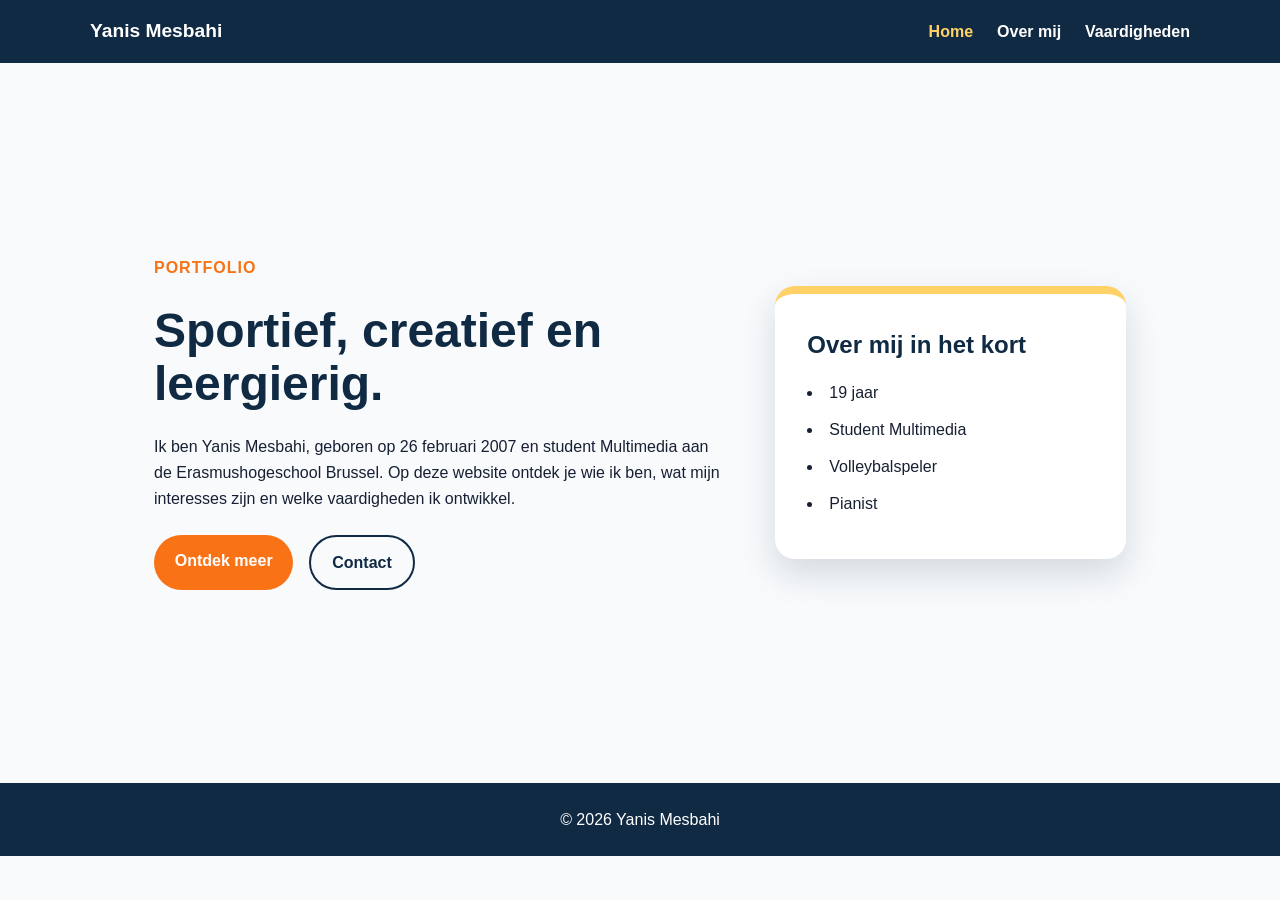
==== index.html @ ca1b5014 "Homepagina basis HTML en CSS" ====
<!doctype html>
<html lang="nl">
	<head>
		<meta charset="UTF-8" />
		<meta name="viewport" content="width=device-width, initial-scale=1.0" />
		<title>Yanis Mesbahi - Portfolio</title>
		<meta
			name="description"
			content="Portfolio van Yanis Mesbahi, student Multimedia aan EhB met een sportieve en creatieve achtergrond."
		/>
		<link rel="stylesheet" href="./style.css" />
	</head>
	<body>
		<header class="site-header">
			<nav class="navbar">
				<a href="index.html" class="logo">Yanis Mesbahi</a>

				<ul class="nav-links">
					<li><a href="index.html" class="active">Home</a></li>
					<li><a href="#">Over mij</a></li>
					<li><a href="#">Vaardigheden</a></li>
				</ul>
			</nav>
		</header>

		<main>
			<section class="hero">
				<div class="hero-content">
					<p class="label">Portfolio</p>
					<h1>Sportief, creatief en leergierig.</h1>
					<p>
						Ik ben Yanis Mesbahi, geboren op 26 februari 2007 en student
						Multimedia aan de Erasmushogeschool Brussel. Op deze website ontdek
						je wie ik ben, wat mijn interesses zijn en welke vaardigheden ik
						ontwikkel.
					</p>

					<div class="hero-buttons">
						<a href="#" class="button primary-button">Ontdek meer</a>
						<a
							href="mailto:yanis.mesbahi@student.ehb.be"
							class="button secondary-button"
							>Contact</a
						>
					</div>
				</div>

				<div class="hero-card">
					<h2>Over mij in het kort</h2>
					<ul>
						<li>19 jaar</li>
						<li>Student Multimedia</li>
						<li>Volleybalspeler</li>
						<li>Pianist</li>
					</ul>
				</div>
			</section>
		</main>

		<footer>
			<p>&copy; 2026 Yanis Mesbahi</p>
		</footer>
	</body>
</html>
---- style.css ----
* {
	margin: 0;
	padding: 0;
	box-sizing: border-box;
}

body {
	font-family: Arial, Helvetica, sans-serif;
	background-color: #f8fafc;
	color: #172033;
	line-height: 1.6;
}

.site-header {
	background-color: #102a43;
	padding: 1rem 5%;
}

.navbar {
	max-width: 1100px;
	margin: 0 auto;
	display: flex;
	justify-content: space-between;
	align-items: center;
}

.logo {
	color: #ffffff;
	text-decoration: none;
	font-weight: 700;
	font-size: 1.2rem;
}

.nav-links {
	display: flex;
	gap: 1.5rem;
	list-style: none;
}

.nav-links a {
	color: #ffffff;
	text-decoration: none;
	font-weight: 600;
}

.nav-links a:hover,
.nav-links .active {
	color: #ffd166;
}

.hero {
	max-width: 1100px;
	margin: 0 auto;
	min-height: 80vh;
	padding: 4rem 5%;
	display: flex;
	align-items: center;
	gap: 3rem;
}

.hero-content {
	flex: 2;
}

.label {
	color: #f97316;
	font-weight: 700;
	text-transform: uppercase;
	letter-spacing: 1px;
	margin-bottom: 1rem;
}

h1 {
	font-size: 3rem;
	line-height: 1.1;
	margin-bottom: 1.5rem;
	color: #102a43;
}

.hero-content p {
	max-width: 600px;
	margin-bottom: 1.5rem;
}

.hero-buttons {
	display: flex;
	gap: 1rem;
	flex-wrap: wrap;
}

.button {
	display: inline-block;
	padding: 0.8rem 1.3rem;
	border-radius: 999px;
	text-decoration: none;
	font-weight: 700;
}

.primary-button {
	background-color: #f97316;
	color: #ffffff;
}

.secondary-button {
	border: 2px solid #102a43;
	color: #102a43;
}

.hero-card {
	flex: 1;
	background-color: #ffffff;
	border-radius: 20px;
	padding: 2rem;
	box-shadow: 0 15px 35px rgba(16, 42, 67, 0.15);
	border-top: 8px solid #ffd166;
}

.hero-card h2 {
	margin-bottom: 1rem;
	color: #102a43;
}

.hero-card ul {
	list-style-position: inside;
}

.hero-card li {
	margin-bottom: 0.7rem;
}

footer {
	text-align: center;
	padding: 1.5rem;
	background-color: #102a43;
	color: #ffffff;
}
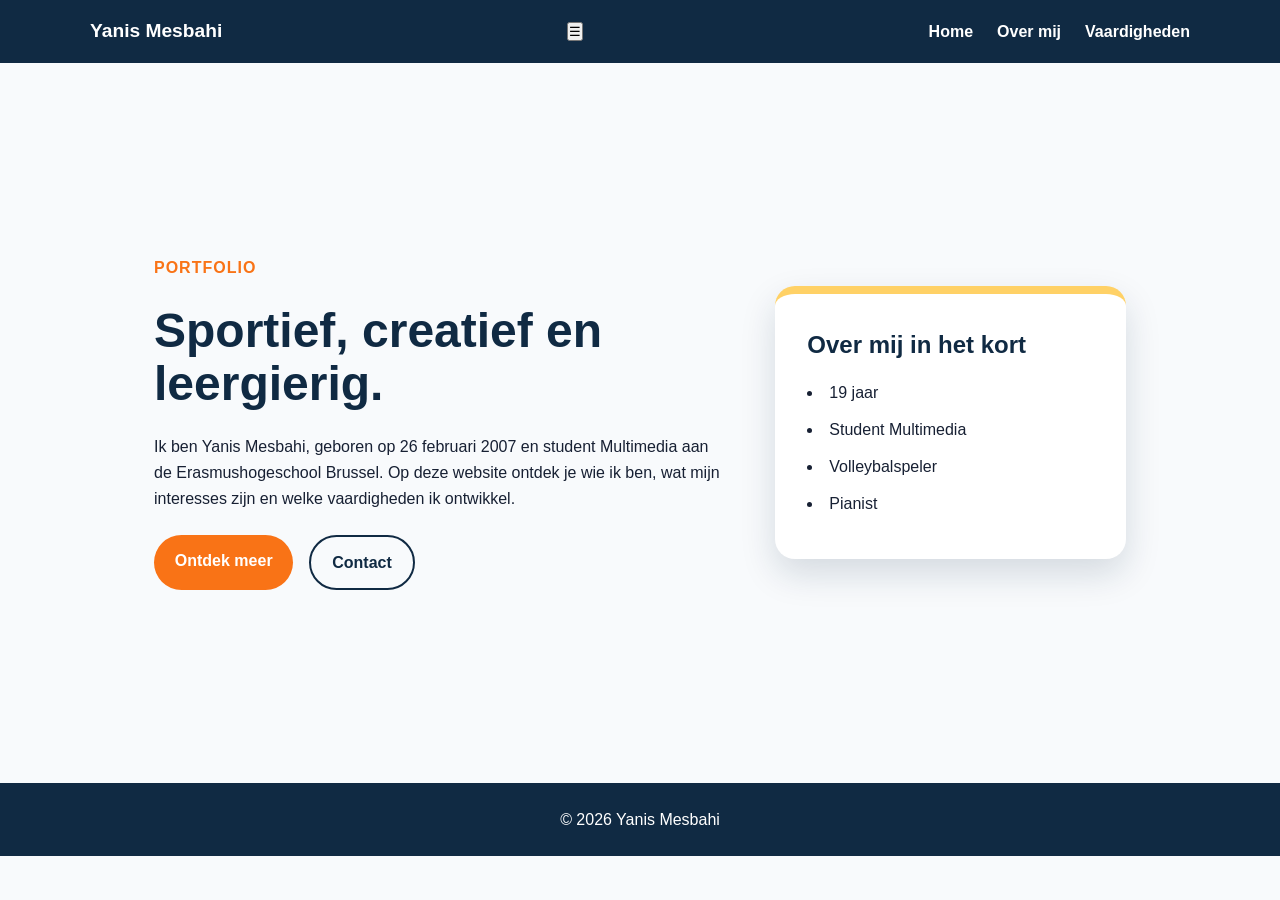
==== commit 7d319770: "update nav" ====
--- a/index.html
+++ b/index.html
@@ -15,10 +15,12 @@
 			<nav class="navbar">
 				<a href="index.html" class="logo">Yanis Mesbahi</a>
 
+				<button class="menu-toggle" aria-label="Menu openen">☰</button>
+
 				<ul class="nav-links">
-					<li><a href="index.html" class="active">Home</a></li>
-					<li><a href="#">Over mij</a></li>
-					<li><a href="#">Vaardigheden</a></li>
+					<li><a href="index.html">Home</a></li>
+					<li><a href="over-mij.html">Over mij</a></li>
+					<li><a href="vaardigheden.html">Vaardigheden</a></li>
 				</ul>
 			</nav>
 		</header>
--- a/style.css
+++ b/style.css
@@ -134,3 +134,81 @@
 	background-color: #102a43;
 	color: #ffffff;
 }
+
+/* OVER MIJ LAYOUT */
+.about {
+	display: flex;
+	align-items: center;
+	gap: 3rem;
+	margin-bottom: 4rem;
+}
+
+.about-text {
+	flex: 2;
+}
+
+.about-image {
+	flex: 1;
+}
+
+.about-image img {
+	width: 100%;
+	border-radius: 20px;
+	object-fit: cover;
+}
+
+/* TIMELINE */
+.timeline h2 {
+	margin-bottom: 2rem;
+}
+
+.timeline-items {
+	display: flex;
+	gap: 1.5rem;
+	flex-wrap: wrap;
+}
+
+.timeline-card {
+	flex: 1;
+	min-width: 200px;
+	background-color: white;
+	padding: 1.5rem;
+	border-radius: 15px;
+	box-shadow: 0 10px 25px rgba(0, 0, 0, 0.1);
+	border-left: 5px solid #f97316;
+	transition: transform 0.3s ease;
+}
+
+.timeline-card:hover {
+	transform: translateY(-5px);
+}
+
+/* SKILLS */
+.skills {
+	margin-bottom: 3rem;
+}
+
+.skills h2 {
+	margin-bottom: 1.5rem;
+}
+
+/* GRID */
+.skills-grid {
+	display: grid;
+	grid-template-columns: repeat(auto-fit, minmax(220px, 1fr));
+	gap: 1.5rem;
+}
+
+/* CARD DESIGN */
+.skill-card {
+	background-color: white;
+	padding: 1.5rem;
+	border-radius: 15px;
+	box-shadow: 0 10px 25px rgba(0, 0, 0, 0.1);
+	border-top: 5px solid #f97316;
+	transition: transform 0.3s ease;
+}
+
+.skill-card:hover {
+	transform: translateY(-5px);
+}
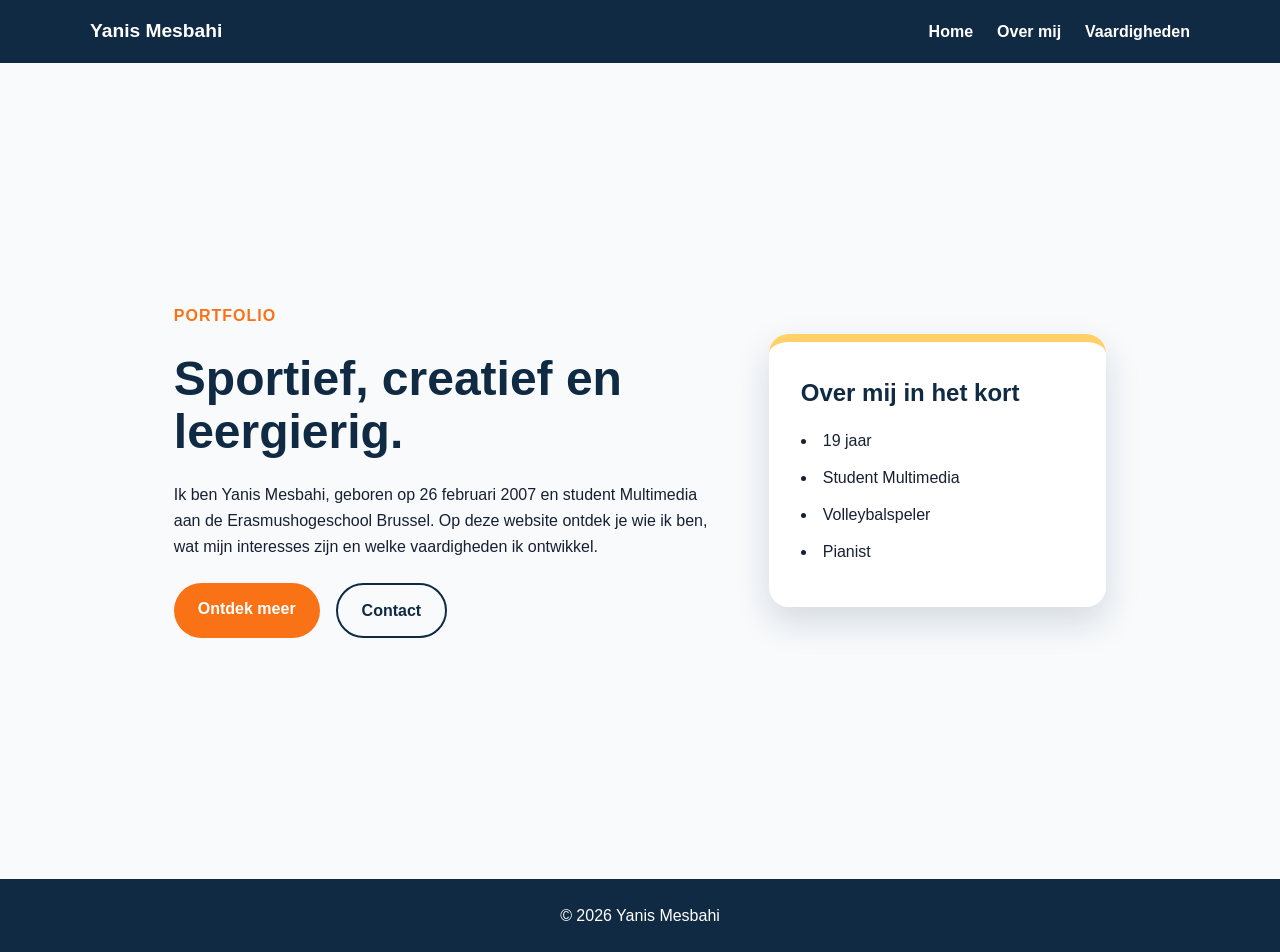
==== commit a00824dd: "mooi gecentreerde tekst en fotos" ====
--- a/index.html
+++ b/index.html
@@ -10,6 +10,7 @@
 		/>
 		<link rel="stylesheet" href="./style.css" />
 	</head>
+	<script src="script.js"></script>
 	<body>
 		<header class="site-header">
 			<nav class="navbar">
@@ -25,9 +26,9 @@
 			</nav>
 		</header>
 
-		<main>
+		<main class="container">
 			<section class="hero">
-				<div class="hero-content">
+				<div class="hero-content fade-in">
 					<p class="label">Portfolio</p>
 					<h1>Sportief, creatief en leergierig.</h1>
 					<p>
--- a/style.css
+++ b/style.css
@@ -212,3 +212,163 @@
 .skill-card:hover {
 	transform: translateY(-5px);
 }
+
+/* HAMBURGER MENU */
+.menu-toggle {
+	display: none;
+	background: none;
+	border: none;
+	color: white;
+	font-size: 2rem;
+	cursor: pointer;
+}
+
+/* RESPONSIVE DESIGN */
+@media (max-width: 768px) {
+	.navbar {
+		position: relative;
+	}
+
+	.menu-toggle {
+		display: block;
+	}
+
+	.nav-links {
+		display: none;
+		position: absolute;
+		top: 100%;
+		right: 0;
+		width: 100%;
+		flex-direction: column;
+		gap: 0;
+		background-color: #102a43;
+		padding: 1rem 0;
+		border-radius: 0 0 15px 15px;
+	}
+
+	.nav-links li {
+		text-align: center;
+	}
+
+	.nav-links a {
+		display: block;
+		padding: 1rem;
+	}
+
+	.nav-links.show-menu {
+		display: flex;
+		animation: slideDown 0.3s ease;
+	}
+
+	.hero,
+	.about {
+		flex-direction: column;
+		text-align: center;
+	}
+
+	h1 {
+		font-size: 2.2rem;
+	}
+}
+
+@keyframes slideDown {
+	from {
+		opacity: 0;
+		transform: translateY(-10px);
+	}
+
+	to {
+		opacity: 1;
+		transform: translateY(0);
+	}
+}
+
+.button {
+	display: inline-block;
+	padding: 0.8rem 1.5rem;
+	border-radius: 999px;
+	text-decoration: none;
+	font-weight: 700;
+	transition: all 0.3s ease;
+}
+
+.primary-button:hover {
+	background-color: #ea580c;
+	transform: scale(1.05);
+}
+
+.secondary-button:hover {
+	background-color: #102a43;
+	color: white;
+}
+
+.fade-in {
+	opacity: 0;
+	transform: translateY(20px);
+	animation: fadeIn 1s ease forwards;
+}
+
+@keyframes fadeIn {
+	to {
+		opacity: 1;
+		transform: translateY(0);
+	}
+}
+
+.nav-links a {
+	position: relative;
+}
+
+.nav-links a::after {
+	content: "";
+	position: absolute;
+	left: 0;
+	bottom: -5px;
+	width: 0%;
+	height: 2px;
+	background-color: #ffd166;
+	transition: width 0.3s ease;
+}
+
+.nav-links a:hover::after {
+	width: 100%;
+}
+
+/* GALLERY */
+.gallery {
+	margin-top: 4rem;
+}
+
+.gallery-grid {
+	display: flex;
+	gap: 1rem;
+	flex-wrap: wrap;
+}
+
+.gallery-grid img {
+	width: 100%;
+	max-width: 300px;
+	border-radius: 15px;
+	object-fit: cover;
+	transition: transform 0.3s ease;
+}
+
+.gallery-grid img:hover {
+	transform: scale(1.05);
+}
+.container {
+	max-width: 1100px;
+	margin: 0 auto;
+	padding: 3rem 2rem;
+}
+.navbar {
+	max-width: 1100px;
+	margin: 0 auto;
+}
+
+/* mobiel */
+@media (max-width: 768px) {
+	.container {
+		padding: 2rem 1.2rem;
+	}
+}
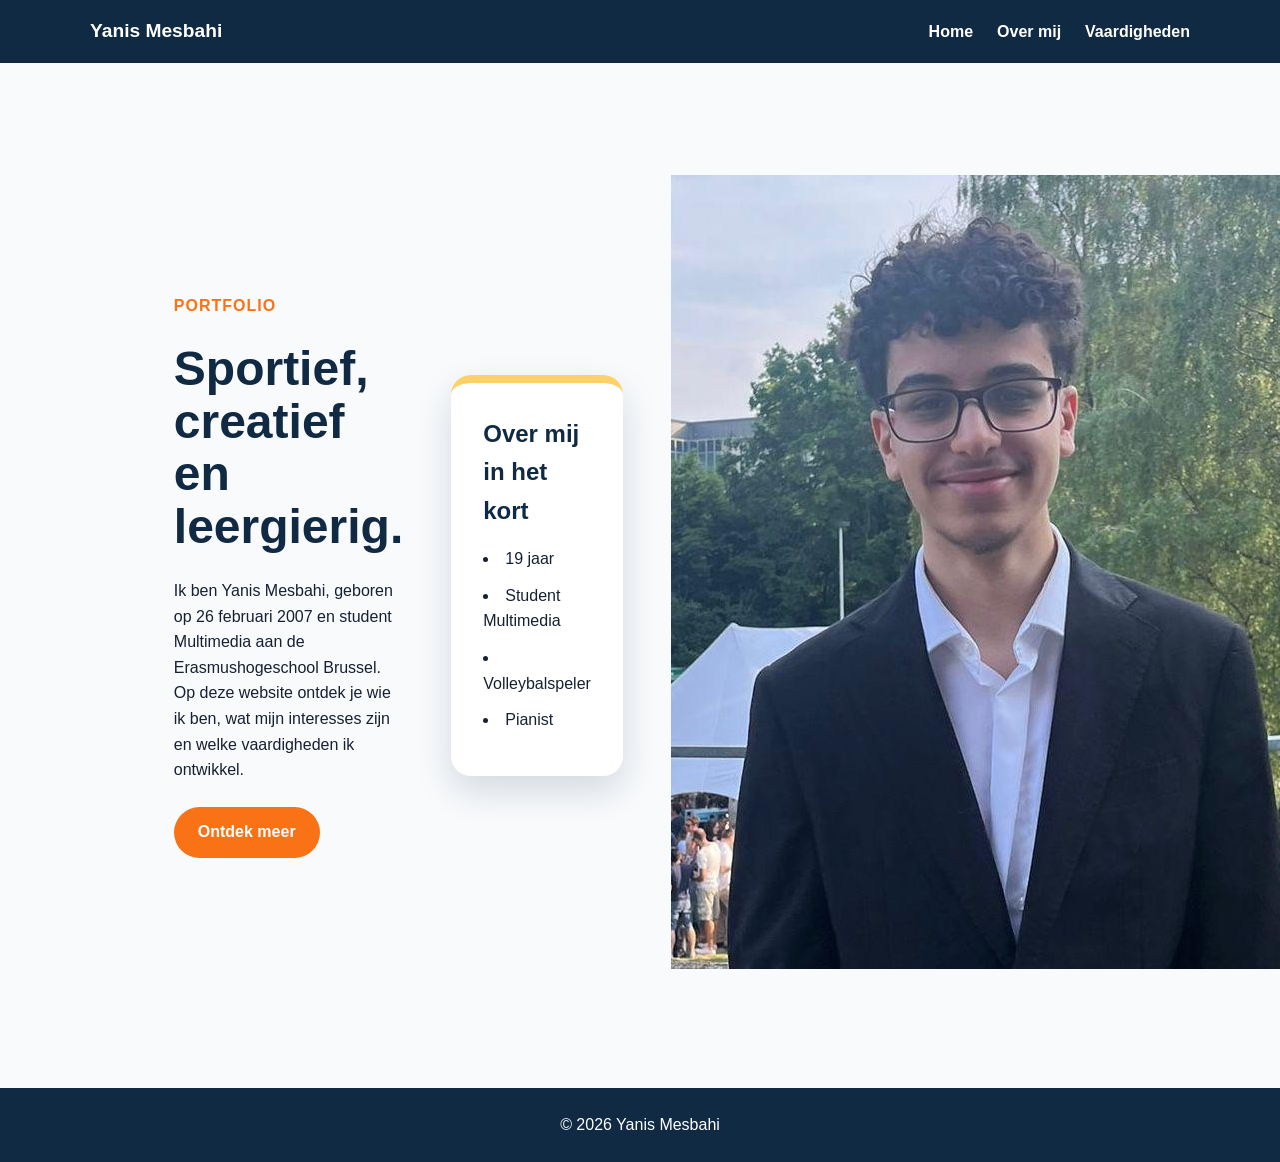
==== commit 579c0774: "Add foto homepage + update buttons Co-authored-by: Copilot <copilot@github.com>" ====
--- a/index.html
+++ b/index.html
@@ -10,7 +10,6 @@
 		/>
 		<link rel="stylesheet" href="./style.css" />
 	</head>
-	<script src="script.js"></script>
 	<body>
 		<header class="site-header">
 			<nav class="navbar">
@@ -39,12 +38,7 @@
 					</p>
 
 					<div class="hero-buttons">
-						<a href="#" class="button primary-button">Ontdek meer</a>
-						<a
-							href="mailto:yanis.mesbahi@student.ehb.be"
-							class="button secondary-button"
-							>Contact</a
-						>
+						<a href="over-mij.html" class="button primary-button">Ontdek meer</a>
 					</div>
 				</div>
 
@@ -57,11 +51,18 @@
 						<li>Pianist</li>
 					</ul>
 				</div>
+
+				<div class="hero-image">
+					<img
+						src="images/Foto Yanis.jpeg"
+						alt="foto Yanis Mesbahi"
+					/>
 			</section>
 		</main>
 
 		<footer>
 			<p>&copy; 2026 Yanis Mesbahi</p>
 		</footer>
+		<script src="script.js"></script>
 	</body>
 </html>
--- a/style.css
+++ b/style.css
@@ -372,3 +372,7 @@
 		padding: 2rem 1.2rem;
 	}
 }
+
+.nav-links {
+	z-index: 1000;
+}
